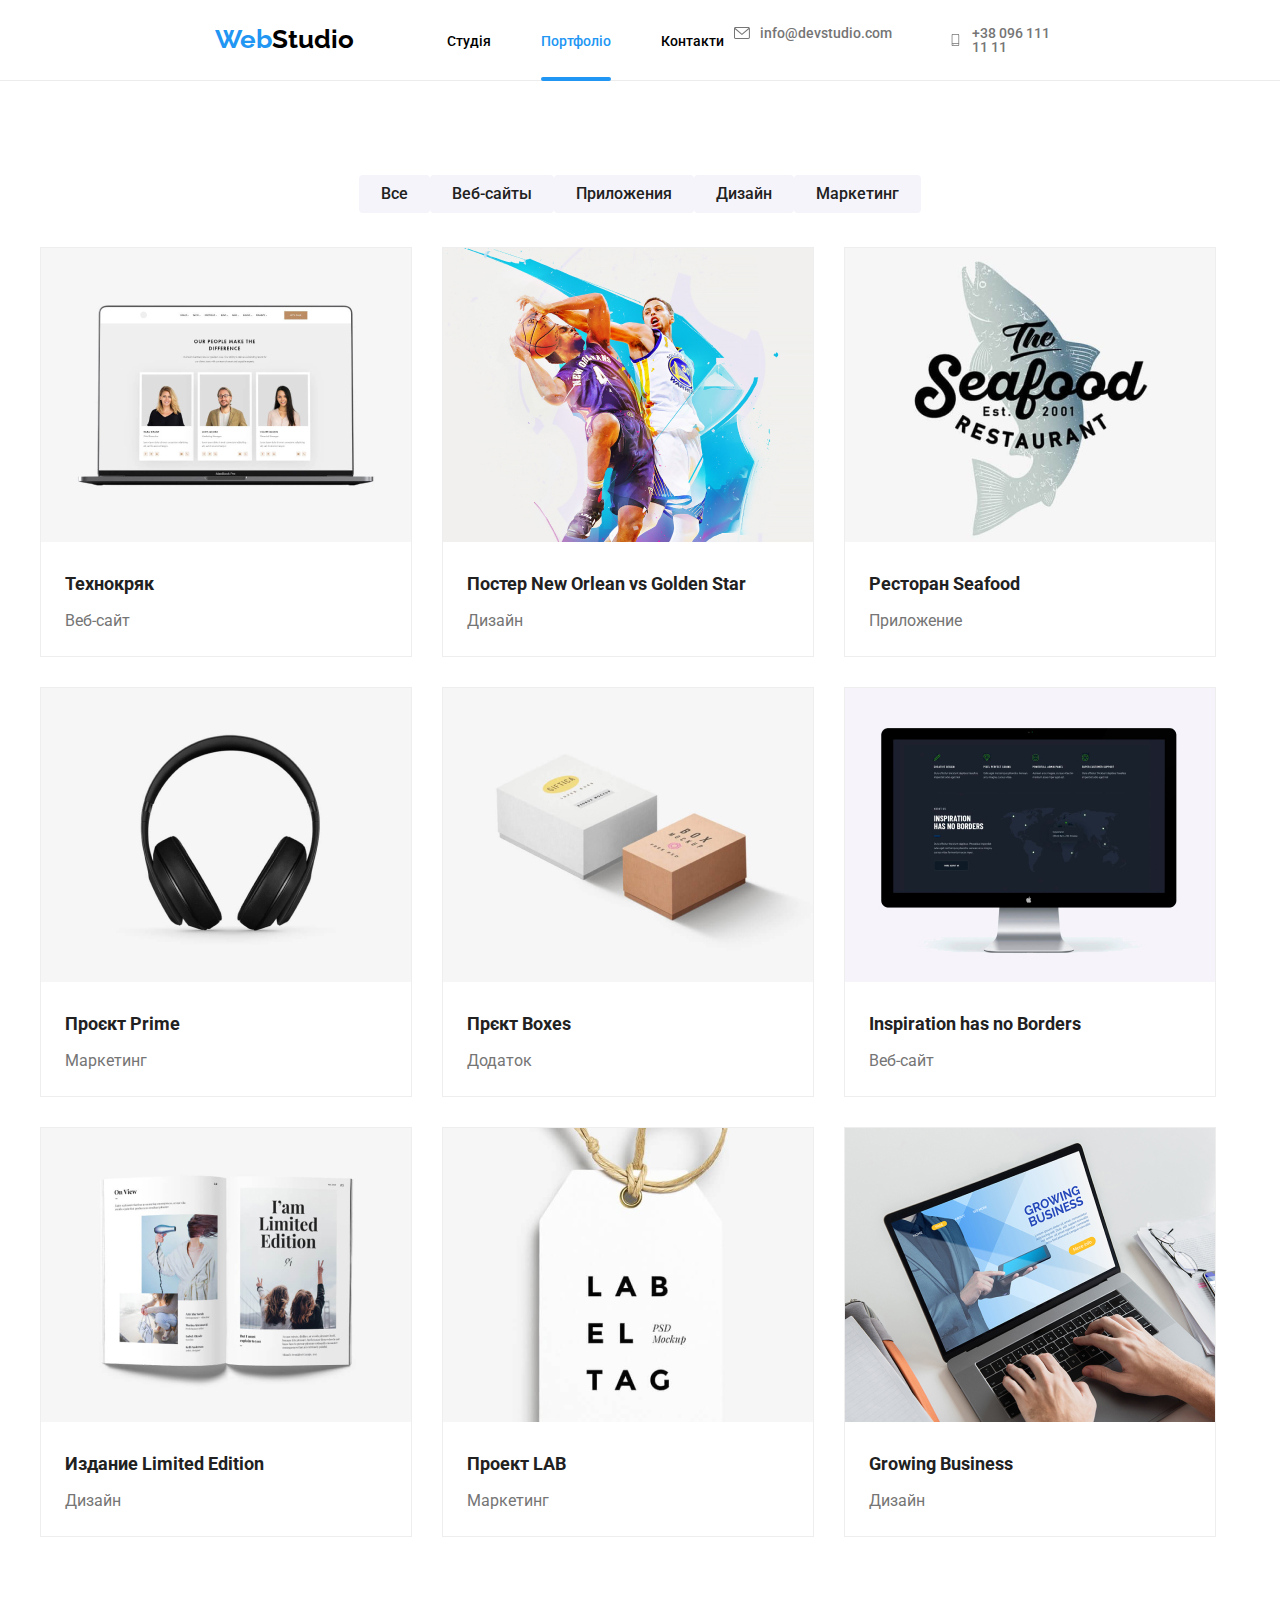
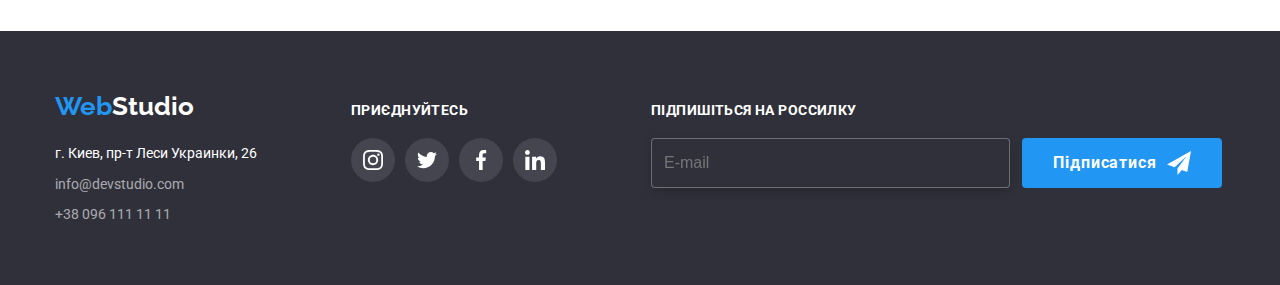
==== portfolio.html @ 9e185c6f "Initial commit" ====
<!DOCTYPE html>
<html lang="ru">

<head>
  <meta charset="UTF-8" />
  <meta http-equiv="X-UA-Compatible" content="IE=edge" />
  <meta name="viewport" content="width=device-width, initial-scale=1.0" />
  <link rel="preconnect" href="https://fonts.googleapis.com" />
  <link rel="preconnect" href="https://fonts.gstatic.com" crossorigin />
  <link
    href="https://fonts.googleapis.com/css2?family=Raleway:wght@400;500;700;900&family=Roboto:wght@500;700;900&display=swap"
    rel="stylesheet" />
  <link href="https://fonts.googleapis.com/css2?family=Raleway:wght@400;500;700;900&family=Roboto" rel="stylesheet" />

  <link rel="stylesheet" href="./css/main.css" />
  <title>portfolio</title>
</head>

<!-- head of page-->

<body>
  <header class="header">
    <nav class="header__navigation">
      <a href="" class="header__logo">Web<span>Studio</span></a>
      <ul class="header__list">
        <li>
          <a href="./index.html" class="header__link">Студія</a>
        </li>
        <li>
          <a href="./portfolio.html" class="header__link current">Портфоліо</a>
        </li>
        <!-- <li class="menu-item"> -->
        <li><a href="" class="header__link">Контакти</a></li>
      </ul>
      <ul class="header__contacts">
        <li class="header__contact__element">
          <a href="mailto:info@devstudio.com" class="header__contact__link">
            <svg class="header__contact__svg" width="16" height="12">
              <use href="./img/sprite.svg#icon-envelope"></use>
            </svg>
            info@devstudio.com</a>
        </li>
        <li class="header__contact__element">
          <a href="tel:0961111111" class="header__contact__link">
            <svg class="header__contact__svg" width="16" height="12">
              <use href="./img/sprite.svg#icon-smartphone"></use>
            </svg>
            +38 096 111 11 11</a>
        </li>
      </ul>
    </nav>
  </header>
  <main>
    <!-- menu of types  -->
    <section class="main-portfolio">
      <h1 class="visually-hidden">navigation</h1>
      <!--filters  -->
      <div class="container1">
        <ul class="main-portfolio__filters">
          <li class="main-portfolio__item">
            <button type="button" class="main-portfolio__button">Все</button>
          </li>
          <li class="main-portfolio__item">
            <button type="button" class="main-portfolio__button">Веб-сайты</button>
          </li>
          <li class="main-portfolio__item">
            <button type="button" class="main-portfolio__button">Приложения</button>
          </li>
          <li class="main-portfolio__item">
            <button type="button" class="main-portfolio__button">Дизайн</button>
          </li>
          <li class="main-portfolio__item">
            <button type="button" class="main-portfolio__button">Маркетинг</button>
          </li>
        </ul>

        <!-- <p class="visually-hidden">kind-of-work</p> -->

        <ul class="main-portfolio__cards">
          <li class="main-portfolio__cardmain">
            <a href="" class="main-portfolio__link-wrapper">
              <div class="main-portfolio__img-wrapper">
                <p class="main-portfolio__overlay">
                  Ресурс пропонує комплексні пропозиції з різним рівнем
                  функціоналу та сервісів. Все це дозволить відвідувачу
                  отримати вичерпні відомості про компанію чи приватну особу.
                </p>
                <img src="./img/img.jpg" width="370" alt="Технокряк" />
              </div>
              <div class="main-portfolio__description">
                <h2 class="main-portfolio__subtitle">Технокряк</h2>
                <p class="main-portfolio__paragraph">Веб-сайт</p>
              </div>
            </a>
          </li>
          <li class="main-portfolio__cardmain">
            <a href="" class="main-portfolio__link-wrapper">
              <div class="main-portfolio__img-wrapper">
                <p class="main-portfolio__overlay">
                  Ресурс пропонує комплексні пропозиції з різним рівнем
                  функціоналу та сервісів. Все це дозволить відвідувачу
                  отримати вичерпні відомості про компанію чи приватну особу.
                </p>
                <img src="./img/img-2.jpg" width="370" alt="Фото гри в баскетбол" />
              </div>
              <div class="main-portfolio__description">
                <h2 class="main-portfolio__subtitle">
                  Постер New Orlean vs Golden Star
                </h2>
                <p class="main-portfolio__paragraph">Дизайн</p>
              </div>
            </a>
          </li>
          <li class="main-portfolio__cardmain">
            <a href="" class="main-portfolio__link-wrapper">
              <div class="main-portfolio__img-wrapper">
                <p class="main-portfolio__overlay">
                  Ресурс пропонує комплексні пропозиції з різним рівнем
                  функціоналу та сервісів. Все це дозволить відвідувачу
                  отримати вичерпні відомості про компанію чи приватну особу.
                </p>
                <img src="./img/img-3.jpg" width="370" alt="Емблема ресторану Seafood" />
              </div>
              <div class="main-portfolio__description">
                <h2 class="main-portfolio__subtitle">Ресторан Seafood</h2>
                <p class="main-portfolio__paragraph">Приложение</p>
              </div>
            </a>
          </li>
          <li class="main-portfolio__cardmain">
            <a href="" class="main-portfolio__link-wrapper">
              <div class="main-portfolio__img-wrapper">
                <p class="main-portfolio__overlay">
                  Ресурс пропонує комплексні пропозиції з різним рівнем
                  функціоналу та сервісів. Все це дозволить відвідувачу
                  отримати вичерпні відомості про компанію чи приватну особу.
                </p>
                <img src="./img/img-4.jpg" width="370" alt="Фото великих навушників" />
              </div>
              <div class="main-portfolio__description">
                <h2 class="main-portfolio__subtitle">Проєкт Prime</h2>
                <p class="main-portfolio__paragraph">Маркетинг</p>
              </div>
            </a>
          </li>
          <li class="main-portfolio__cardmain">
            <a href="" class="main-portfolio__link-wrapper">
              <div class="main-portfolio__img-wrapper">
                <p class="main-portfolio__overlay">
                  Ресурс пропонує комплексні пропозиції з різним рівнем
                  функціоналу та сервісів. Все це дозволить відвідувачу
                  отримати вичерпні відомості про компанію чи приватну особу.
                </p>
                <img src="./img/img-5.jpg" width="370" alt="Фото 2-х коробок" />
              </div>
              <div class="main-portfolio__description">
                <h2 class="main-portfolio__subtitle">Прєкт Boxes</h2>
                <p class="main-portfolio__paragraph">Додаток</p>
              </div>
            </a>
          </li>
          <li class="main-portfolio__cardmain">
            <a href="" class="main-portfolio__link-wrapper">
              <div class="main-portfolio__img-wrapper">
                <p class="main-portfolio__overlay">
                  Ресурс пропонує комплексні пропозиції з різним рівнем
                  функціоналу та сервісів. Все це дозволить відвідувачу
                  отримати вичерпні відомості про компанію чи приватну особу.
                </p>
                <img src="./img/img-6.jpg" width="370" alt="Фото плоского монітору" />
              </div>
              <div class="main-portfolio__description">
                <h2 class="main-portfolio__subtitle">
                  Inspiration has no Borders
                </h2>
                <p class="main-portfolio__paragraph">Веб-сайт</p>
              </div>
            </a>
          </li>

          <li class="main-portfolio__cardmain">
            <a href="" class="main-portfolio__link-wrapper">
              <div class="main-portfolio__img-wrapper">
                <p class="main-portfolio__overlay">
                  Ресурс пропонує комплексні пропозиції з різним рівнем
                  функціоналу та сервісів. Все це дозволить відвідувачу
                  отримати вичерпні відомості про компанію чи приватну особу.
                </p>
                <img src="./img/img-10.jpg" width="370" alt="Фото відкритої книги" />
              </div>

              <div class="main-portfolio__description">
                <h2 class="main-portfolio__subtitle">Издание Limited Edition</h2>
                <p class="main-portfolio__paragraph">Дизайн</p>
              </div>
            </a>
          </li>

          <li class="main-portfolio__cardmain">
            <a href="" class="main-portfolio__link-wrapper">
              <div class="main-portfolio__img-wrapper">
                <p class="main-portfolio__overlay">
                  Ресурс пропонує комплексні пропозиції з різним рівнем
                  функціоналу та сервісів. Все це дозволить відвідувачу
                  отримати вичерпні відомості про компанію чи приватну особу.
                </p>
                <img src="./img/img-8.jpg" width="370" alt="Фото бірки" />
              </div>
              <div class="main-portfolio__description">
                <h2 class="main-portfolio__subtitle">Проект LAB</h2>
                <p class="main-portfolio__paragraph">Маркетинг</p>
              </div>
            </a>
          </li>

          <li class="main-portfolio__cardmain">
            <a href="" class="main-portfolio__link-wrapper">
              <div class="main-portfolio__img-wrapper">
                <p class="main-portfolio__overlay">
                  Ресурс пропонує комплексні пропозиції з різним рівнем
                  функціоналу та сервісів. Все це дозволить відвідувачу
                  отримати вичерпні відомості про компанію чи приватну особу.
                </p>
                <img src="./img/img-9.jpg" width="370" alt="Фото роботи на ноутбуці" />
              </div>
              <div class="main-portfolio__description">
                <h2 class="main-portfolio__subtitle">Growing Business</h2>
                <p class="main-portfolio__paragraph">Дизайн</p>
              </div>
            </a>
          </li>
        </ul>
      </div>
    </section>
  </main>


  <!-- F  O  O  T  E  R  -->
  <footer class="footer">
    <div class="footer-container">

      <address>
        <a href="./index.html" class="footer__logo">Web<span>Studio</span></a>
        <ul class="footer__list">
          <li>
            <a href="https://goo.gl/maps/dvbGAmBfhwLZCgSV6" target="_blank" rel="noopener noreferrer"
              class="footer__adress">г.
              Киев, пр-т Леси Украинки, 26</a>
          </li>
          <li>
            <a href="mailto:info@devstudio.com" class="footer__contact">info@devstudio.com</a>
          </li>
          <li>
            <a href="tel:0961111111" class="footer__contact">+38 096 111 11 11</a>
          </li>
        </ul>
      </address>

      <!-- social network -->

      <div>
        <h2 class="footer__title">Приєднуйтесь</h2>
        <ul class="social-list">
          <li>
            <a href="" class="footer__link">
              <svg width="20" height="20" class="footer__icon">
                <use href="./img/sprite.svg#icon-instagram-2"></use>
              </svg>
            </a>
          </li>
          <li>
            <a href="" class="footer__link">
              <svg width="20" height="20" class="footer__icon">
                <use href="./img/sprite.svg#icon-twitter-1"></use>
              </svg>
            </a>
          </li>
          <li>
            <a href="" class="footer__link">
              <svg width="20" height="20" class="footer__icon">
                <use href="./img/sprite.svg#icon-facebook-1"></use>
              </svg>
            </a>
          </li>
          <li>
            <a href="" class="footer__link">
              <svg width="20" height="20" class="footer__icon">
                <use href="./img/sprite.svg#icon-linkedin-1"></use>
              </svg>
            </a>
          </li>
        </ul>
      </div>

      <!-- </ul> -->
      <!-- subcribe -->
      <div>
        <p class="footer__title">Підпишіться на россилку</p>
        <form class="footer__form">
          <label for="E-mail">
            <input type="email" name="E-mail" id="E-mail" placeholder="E-mail" class="footer__input-portfolio" required>
          </label>
          <button data-modal-open class="footer__buttons">
            Підписатися
            <svg width="24" height="24">
              <use href="./img/icons.svg#icon-send"></use>
            </svg>
          </button>
        </form>
      </div>
    </div>
  </footer>



</body>

</html>
---- css/main.css ----
@charset "UTF-8";
h1,
h2,
h3,
h4,
p {
  margin-top: 0;
  margin-bottom: 0;
}

ul,
ol {
  margin-top: 0;
  margin-bottom: 0;
  padding-left: 0;
}

.img {
  width: 270px;
  height: 260px;
}

button {
  cursor: pointer;
}

/* відміняємо крапки списків */
ul {
  list-style: none;
}

/* Скасовуємо підкреслення у посилань */
a {
  text-decoration: none;
  font-style: normal;
}

/* palitra:
колір основного тексту: color: #000 - primary-text-color
колір вторичного тексту: #212121  - h2-text-color
колір посилань:  color: #2196f3
колір посилань(номер тел. пошта): #757575
колір текстерії: rgba(117, 117, 117, 0.5);
бекграунт колор секцій переваги та what_we_doing:
#E5E5E5
колір тексту в текстерії: rgba(117, 117, 117, 0.5)
колір бордера форми:rgba(33, 33, 33, 0.2);
футер:
лого: 
rgba(33, 150, 243, 1)
rgba(255, 255, 255, 1)
адреса: 
rgba(255, 255, 255, 1)
колір  посилань(номер тел. пошта)-
rgba(255, 255, 255, 0.6)
*/
:root {
  --primary-text-color: #000;
  --h2-h3-text-color: #212121;
  --logo-color: #2196f3;
  --color-link: #757575;
  --back-ground-color: rgba(47, 48, 58);
  --white-main-color: #ffffff;
  --back-gtound-key-kolor: #188ce8;
  --icon-fill-color: #afb1b8;
  --back-ground-key-color-foot: rgba(255, 255, 255, 0.1);
  --border-form: rgba(33, 33, 33, 0.2);
  --textariya-color-next: rgba(117, 117, 117, 0.5);
  --transition-dur-func: 250ms cubic-bezier(0.4, 0, 0.2, 1);
}

body {
  color: var(--primary-text-color);
  font-family: "Roboto";
  height: 100%;
  margin: 0px;
  padding: 0px;
}

.body {
  color: var(--primary-text-color);
  font-family: "Roboto";
  height: 100%;
  margin: 0px;
  padding: 0px;
}

/*--------- GENERAL-------=====-- */
/* класс приховування */
.visually-hidden {
  position: absolute;
  width: 1px;
  height: 1px;
  padding: 0;
  margin: -1px;
  overflow: hidden;
  clip: rect(0, 0, 0, 0);
  white-space: nowrap;
  border: 0;
}

.button {
  padding-left: 22px;
  padding-right: 22px;
  padding-top: 6px;
  padding-bottom: 6px;
}

.port {
  width: 80%;
  height: 92%;
}

.not-together {
  display: -webkit-box;
  display: -ms-flexbox;
  display: flex;
  gap: 30px;
}

.p-mainpage {
  display: -webkit-box;
  display: -ms-flexbox;
  display: flex;
  height: 75px;
  font-style: normal;
  font-weight: 400;
  font-size: 14px;
  line-height: 24px;
  color: var(--color-link);
}

.h2-mainpage {
  display: -webkit-box;
  display: -ms-flexbox;
  display: flex;
  margin-bottom: 50px;
  -webkit-box-pack: center;
  -ms-flex-pack: center;
  justify-content: center;
  font-style: normal;
  font-weight: 700;
  font-size: 36px;
  line-height: 42px;
  letter-spacing: 0.03em;
  color: var(--h2-h3-text-color);
}

.h3main-page {
  color: var(--h2-h3-text-color);
  font-style: normal;
  font-weight: 700;
  font-size: 14px;
  line-height: 16px;
  letter-spacing: 0.03em;
  text-transform: uppercase;
  display: -webkit-box;
  display: -ms-flexbox;
  display: flex;
  margin-bottom: 10px;
  margin-top: 30px;
}

/* всі контейнери width: 1170px; */
.container {
  width: 1170px;
  margin-left: auto;
  margin-right: auto;
}

.footer-container {
  width: 1170px;
  margin-left: auto;
  margin-right: auto;
  display: -webkit-box;
  display: -ms-flexbox;
  display: flex;
  -webkit-box-align: baseline;
      -ms-flex-align: baseline;
          align-items: baseline;
  gap: 94px;
}

.section {
  padding-top: 94px;
  padding-bottom: 94px;
}

.section1p {
  padding-bottom: 94px;
}

.container1 {
  width: 1200px;
  padding-left: 15px;
  padding-right: 15px;
  margin: 0 auto;
}

/* всі контейнери width: 1600px; */
.wide {
  max-width: 1630px;
}

.padding-top-0 {
  padding-top: 0px;
}

.header__logo {
  color: var(--logo-color);
  font-weight: bold;
  font-size: 26px;
  font-family: "Raleway";
  line-height: 190.75%;
  margin-right: 43px;
  -webkit-transition: color var(--transition-dur-func);
  transition: color var(--transition-dur-func);
}
.header__logo:hover, .header__logo:focus {
  color: var(--logo-color);
}
.header__logo > span {
  color: var(--primary-text-color);
}

.backdrop {
  position: fixed;
  width: 100%;
  height: 100%;
  top: 0%;
  left: 0%;
  background-color: rgba(0, 0, 0, 0.2);
  -webkit-transition: background-color var(--transition-dur-func);
  transition: background-color var(--transition-dur-func);
}
.backdrop.is-hidden {
  visibility: visible;
  opacity: 0;
  pointer-events: none;
}

/* кнопка модалки */
.modal__close-button {
  position: absolute;
  top: 10px;
  right: 10px;
  display: -webkit-box;
  display: -ms-flexbox;
  display: flex;
  -webkit-box-pack: center;
      -ms-flex-pack: center;
          justify-content: center;
  -webkit-box-align: center;
      -ms-flex-align: center;
          align-items: center;
  height: 30px;
  width: 30px;
  border-radius: 50%;
  background-color: transparent;
  border: 1px solid rgba(0, 0, 0, 0.1);
  padding: 0;
  -webkit-transition: fill var(--transition-dur-func);
  transition: fill var(--transition-dur-func);
}
.modal__close-button:focus, .modal__close-button:hover {
  fill: var(--logo-color);
}

.modal__button {
  display: -webkit-box;
  display: -ms-flexbox;
  display: flex;
  background-color: var(--logo-color);
  color: var(--white-main-color);
  width: 200px;
  height: 50px;
  border: var(--back-ground-color);
  -webkit-box-shadow: 0px 1px 3px rgba(0, 0, 0, 0.12), 0px 1px 1px rgba(0, 0, 0, 0.14), 0px 2px 1px rgba(0, 0, 0, 0.2);
          box-shadow: 0px 1px 3px rgba(0, 0, 0, 0.12), 0px 1px 1px rgba(0, 0, 0, 0.14), 0px 2px 1px rgba(0, 0, 0, 0.2);
  font-family: "Roboto";
  font-style: normal;
  font-weight: 700;
  font-size: 16px;
  margin: 0 auto;
  -webkit-box-align: center;
      -ms-flex-align: center;
          align-items: center;
  -webkit-box-pack: center;
      -ms-flex-pack: center;
          justify-content: center;
  border-radius: 4px;
  -webkit-transition: background-color var(--transition-dur-func);
  transition: background-color var(--transition-dur-func);
}
.modal__button:hover, .modal__button:focus {
  background-color: var(--back-gtound-key-kolor);
}

/* ------MODAL-FORM------- */
.modal {
  position: fixed;
  display: -webkit-box;
  display: -ms-flexbox;
  display: flex;
  -webkit-box-pack: center;
      -ms-flex-pack: center;
          justify-content: center;
  -webkit-box-align: center;
      -ms-flex-align: center;
          align-items: center;
  -webkit-transform: translate(-50%, -50%);
          transform: translate(-50%, -50%);
  top: 50%;
  left: 50%;
  width: 528px;
  height: 580px;
  background-color: #ffffff;
  -webkit-box-shadow: 0px 1px 3px rgba(0, 0, 0, 0.12), 0px 1px 1px rgba(0, 0, 0, 0.14), 0px 2px 1px rgba(0, 0, 0, 0.2);
          box-shadow: 0px 1px 3px rgba(0, 0, 0, 0.12), 0px 1px 1px rgba(0, 0, 0, 0.14), 0px 2px 1px rgba(0, 0, 0, 0.2);
  border-radius: 4px;
  -webkit-transition: background-color var(--transition-dur-func);
  transition: background-color var(--transition-dur-func);
}

.modal__form {
  display: -webkit-box;
  display: -ms-flexbox;
  display: flex;
  -webkit-box-orient: vertical;
  -webkit-box-direction: normal;
      -ms-flex-direction: column;
          flex-direction: column;
  width: 100%;
  height: 100%;
}

.modal__container {
  height: 100%;
  padding: 40px;
}

/* заголовок модалки */
.modal__title {
  font-family: "Roboto";
  font-style: normal;
  font-weight: 700;
  font-size: 20px;
  line-height: 23px;
  letter-spacing: 0.03em;
  color: var(--h2-h3-text-color);
  padding-bottom: 16px;
  text-align: center;
}

.modal__field:not(:last-child) {
  padding-bottom: 10px;
}

.modal__field-title {
  display: block;
  font-family: "Roboto";
  font-style: normal;
  font-weight: 400;
  font-size: 12px;
  line-height: 14px;
  margin-bottom: 4px;
  color: var(--color-link);
}

.modal__input-field {
  display: block;
  position: relative;
  height: 40px;
}

/* опис класу вводу данних */
.modal__input {
  width: 100%;
  border: 1px solid var(--border-form);
  border-radius: 4px;
  height: 40px;
  padding-left: 42px;
  color: #000;
  -webkit-transition: border var(--transition-dur-func);
  transition: border var(--transition-dur-func);
}
.modal__input:focus {
  outline: none;
  border: 1px solid var(--border-form);
}
.modal__input:focus + .modal-form-input-icon {
  fill: var(--logo-color);
}
.modal__input:focus {
  border: 1px solid var(--logo-color);
}

/* клас для іконок */
.modal__icon {
  position: absolute;
  top: 0%;
  left: 15px;
  -webkit-transform: translate(-16%, 112%);
          transform: translate(-16%, 112%);
  -webkit-transition: var(--transition-dur-func);
  transition: var(--transition-dur-func);
  font-family: "Roboto";
  font-style: normal;
  font-weight: 400;
  font-size: 16px;
  line-height: 20px;
  display: -webkit-box;
  display: -ms-flexbox;
  display: flex;
  -webkit-box-align: center;
      -ms-flex-align: center;
          align-items: center;
  letter-spacing: 0.03em;
  color: rgba(255, 255, 255, 0.6);
}

.modal__field-title {
  display: block;
  font-family: "Roboto";
  font-style: normal;
  font-weight: 400;
  font-size: 12px;
  line-height: 14px;
  margin-bottom: 4px;
  color: var(--color-link);
}

.modal__comment {
  resize: none;
  width: 100%;
  height: 120px;
  border: 1px solid var(--border-form);
  outline: none;
  color: var(--textariya-color-next);
  border-radius: 4px;
  font-family: "Roboto";
  padding: 16px 12px;
  font-style: normal;
  font-weight: 400;
  font-size: 12px;
  -webkit-transition: border-color var(--transition-dur-func);
  transition: border-color var(--transition-dur-func);
}
.modal__comment:focus {
  border: 1px solid var(--logo-color);
}

.modal__descr {
  border: 1px solid var(--border-form);
  outline: none;
}
.modal__descr:focus {
  border: var(--logo-color);
}

.modal__descr-chek {
  display: -webkit-box;
  display: -ms-flexbox;
  display: flex;
  -webkit-box-align: center;
      -ms-flex-align: center;
          align-items: center;
  font-family: "Roboto";
  font-style: normal;
  font-weight: 400;
  font-size: 14px;
  line-height: 24px;
  margin-bottom: 20px;
  margin-top: 20px;
  color: var(--color-link);
  letter-spacing: 0.4px;
  -webkit-box-pack: center;
      -ms-flex-pack: center;
          justify-content: center;
}
.modal__descr-chek::before {
  margin-right: 9px;
  content: "";
  display: block;
  width: 16px;
  height: 15px;
  border: 2px solid var(--h2-h3-text-color);
  cursor: pointer;
  border-radius: 4px;
}

.modal__descr:checked + .modal__descr-chek::before {
  background-color: var(--logo-color);
  border: none;
  background-image: url(../img/galochka.svg);
  background-repeat: no-repeat;
  background-position: 50% 50%;
}

/* класс для посилання умови договору */
.modal__conditions {
  color: var(--logo-color);
  text-decoration: underline;
  margin-left: 4px;
}

.footer__form {
  display: -webkit-box;
  display: -ms-flexbox;
  display: flex;
}

.footer__input-main {
  border: 1px solid rgba(255, 255, 255, 0.3);
  -webkit-filter: drop-shadow(0px 4px 4px rgba(0, 0, 0, 0.15));
          filter: drop-shadow(0px 4px 4px rgba(0, 0, 0, 0.15));
  border-radius: 4px;
  width: 358px;
  height: 50px;
  padding-left: 12px;
  color: rgba(255, 255, 255, 0.6);
  background-color: var(--back-ground-color);
  font-size: 16px;
}

.footer__input-portfolio {
  border: 1px solid rgba(255, 255, 255, 0.3);
  -webkit-filter: drop-shadow(0px 4px 4px rgba(0, 0, 0, 0.15));
          filter: drop-shadow(0px 4px 4px rgba(0, 0, 0, 0.15));
  border-radius: 4px;
  padding-left: 12px;
  color: rgba(255, 255, 255, 0.6);
  background-color: var(--back-ground-color);
  font-size: 16px;
  width: 343px;
  height: 46px;
}

.benefits {
  display: -webkit-box;
  display: -ms-flexbox;
  display: flex;
  gap: 30px;
}

/* загальний клас для розміщення переваг */
.benefits__item {
  width: 270px;
  height: 224px;
}

.benefits__svg {
  display: -webkit-box;
  display: -ms-flexbox;
  display: flex;
  -webkit-box-pack: center;
  -ms-flex-pack: center;
  justify-content: center;
  -webkit-box-align: center;
  -ms-flex-align: center;
  align-items: center;
  width: 270px;
  height: 120px;
  background-color: #f5f4fa;
}

/* <!-- C H I M  M I Z A U M A E M O S  --> */
.what-we-are-doing__item {
  position: relative;
}

.what-we-are-doing__overlay {
  position: absolute;
  left: 0;
  top: 75%;
  display: -webkit-box;
  display: -ms-flexbox;
  display: flex;
  width: 100%;
  height: 70px;
  color: var(--white-main-color);
  background-color: rgba(47, 48, 58, 0.8);
  font-family: "Roboto";
  font-weight: 700;
  font-style: normal;
  font-size: 14px;
  line-height: 16px;
  line-height: 100%;
  -webkit-box-align: center;
      -ms-flex-align: center;
          align-items: center;
  -webkit-box-pack: center;
      -ms-flex-pack: center;
          justify-content: center;
}

/* <!--  T E A M--> */
/* оформлення заголовків постерів та опису */
/* фон */
.team {
  background-color: #f5f4fa;
}

.team__member {
  background-color: #ffffff;
  -webkit-box-shadow: 0px 1px 3px rgba(0, 0, 0, 0.12), 0px 1px 1px rgba(0, 0, 0, 0.14), 0px 2px 1px rgba(0, 0, 0, 0.2);
          box-shadow: 0px 1px 3px rgba(0, 0, 0, 0.12), 0px 1px 1px rgba(0, 0, 0, 0.14), 0px 2px 1px rgba(0, 0, 0, 0.2);
  border-radius: 0px 0px 4px 4px;
}

.team__posterr {
  padding: 30px;
  text-align: center;
}

/* ,імя, */
.team__name {
  font-style: normal;
  font-weight: 500;
  font-size: 16px;
  line-height: 19px;
  margin-bottom: 10px;
  letter-spacing: 0.03em;
  color: var(--h2-h3-text-color);
}

/* чим замається */
.team__specialty {
  margin-top: 16px;
  font-weight: 400;
  font-size: 16px;
  line-height: 1.18;
  letter-spacing: 0.03em;
  color: var(--color-link);
  margin-bottom: 16px;
}

.down {
  padding-top: 94px;
  padding-bottom: 50px;
}

/* клас всіх карток */
.kartoteka {
  -webkit-box-pack: justify;
      -ms-flex-pack: justify;
          justify-content: space-between;
}

/* учасники */
/* класс постер */
.poster {
  width: 270px;
  height: 368px;
  background-color: #ffffff;
  -webkit-box-shadow: 0px 1px 3px rgba(0, 0, 0, 0.12), 0px 1px 1px rgba(0, 0, 0, 0.14), 0px 2px 1px rgba(0, 0, 0, 0.2);
          box-shadow: 0px 1px 3px rgba(0, 0, 0, 0.12), 0px 1px 1px rgba(0, 0, 0, 0.14), 0px 2px 1px rgba(0, 0, 0, 0.2);
  border-radius: 0px 0px 4px 4px;
  text-align: center;
}
.poster:not(:last-child) {
  margin-right: 40px;
}

/* КЛАС ОПИСУ SVG */
.social-list {
  display: -webkit-box;
  display: -ms-flexbox;
  display: flex;
  gap: 10px;
  -webkit-box-pack: center;
      -ms-flex-pack: center;
          justify-content: center;
}

/* LINK SOCIAL WEB
lmlml
  */
.social-list__link {
  display: -webkit-box;
  display: -ms-flexbox;
  display: flex;
  width: 44px;
  background-color: var(--white-main-color);
  height: 44px;
  border-radius: 50%;
  -webkit-box-pack: center;
      -ms-flex-pack: center;
          justify-content: center;
  -webkit-box-align: center;
      -ms-flex-align: center;
          align-items: center;
  -webkit-transition: background-color var(--transition-dur-func), fill var(--transition-dur-func);
  transition: background-color var(--transition-dur-func), fill var(--transition-dur-func);
}
.social-list__link:focus, .social-list__link:hover {
  background-color: var(--logo-color);
}
.social-list__link:focus .social-list__icon, .social-list__link:hover .social-list__icon {
  fill: var(--white-main-color);
}

/* клас SVG */
.social-list__icon {
  fill: var(--icon-fill-color);
}

/* -- C U S T O M E R S --> */
.what_we_doing-item {
  width: 170px;
  height: 92px;
}

.customer {
  display: -webkit-box;
  display: -ms-flexbox;
  display: flex;
  border: 1px solid var(--icon-fill-color);
  border-radius: 4px;
  -webkit-box-align: center;
      -ms-flex-align: center;
          align-items: center;
  -webkit-box-pack: center;
      -ms-flex-pack: center;
          justify-content: center;
  color: var(--icon-fill-color);
  width: 170px;
  height: 92px;
  -webkit-transition: color var(--transition-dur-func), border-color var(--transition-dur-func);
  transition: color var(--transition-dur-func), border-color var(--transition-dur-func);
}
.customer:hover, .customer:focus {
  border-color: var(--logo-color);
  color: var(--logo-color);
}

.customer__svg {
  fill: currentColor;
}

.footer {
  background-color: var(--back-ground-color);
  padding-top: 60px;
  padding-bottom: 60px;
  -webkit-box-align: center;
      -ms-flex-align: center;
          align-items: center;
  display: -webkit-box;
  display: -ms-flexbox;
  display: flex;
}

.footer__logo {
  display: -webkit-box;
  display: -ms-flexbox;
  display: flex;
  margin-bottom: 20px;
  color: var(--logo-color);
  font-weight: bold;
  font-size: 26px;
  font-family: "Raleway", "sans-serif";
}
.footer__logo > span {
  color: var(--white-main-color);
}

.footer__list {
  display: -webkit-box;
  display: -ms-flexbox;
  display: flex;
  -webkit-box-orient: vertical;
  -webkit-box-direction: normal;
      -ms-flex-direction: column;
          flex-direction: column;
  gap: 9px;
  width: -webkit-max-content;
  width: -moz-max-content;
  width: max-content;
}

.footer__adress {
  color: rgb(255, 255, 255);
  font-size: 14px;
  line-height: 24px;
  margin-bottom: 9px;
  width: 200px;
}
.footer__adress:hover, .footer__adress:focus {
  color: var(--logo-color);
}

.footer__contact {
  color: rgba(255, 255, 255, 0.6);
  font-size: 14px;
  line-height: 150%;
  margin-bottom: 9px;
  -webkit-transition: color var(--transition-dur-func);
  transition: color var(--transition-dur-func);
}
.footer__contact:hover, .footer__contact:focus {
  color: var(--logo-color);
}

.footer__title {
  color: var(--white-main-color);
  font-style: normal;
  font-weight: 700;
  font-size: 14px;
  line-height: 16px;
  letter-spacing: 0.03em;
  margin-bottom: 20px;
  text-transform: uppercase;
}

.footer__link {
  width: 44px;
  height: 44px;
  border-radius: 50%;
  display: -webkit-box;
  display: -ms-flexbox;
  display: flex;
  -webkit-box-pack: center;
      -ms-flex-pack: center;
          justify-content: center;
  -webkit-box-align: center;
      -ms-flex-align: center;
          align-items: center;
  fill: var(--white-main-color);
  background-color: var(--back-ground-key-color-foot);
  -webkit-transition: background-color var(--transition-dur-func);
  transition: background-color var(--transition-dur-func);
}
.footer__link:hover, .footer__link:focus {
  background-color: var(--back-gtound-key-kolor);
}
.footer__link:hover .footer__icon, .footer__link:focus .footer__icon {
  fill: var(--white-main-color);
}

.email {
  font-family: "Roboto";
  font-style: normal;
  font-weight: 400;
  font-size: 16px;
  line-height: 20px;
  display: -webkit-box;
  display: -ms-flexbox;
  display: flex;
  -webkit-box-align: center;
      -ms-flex-align: center;
          align-items: center;
  letter-spacing: 0.03em;
  color: rgba(255, 255, 255, 0.6);
}

/* КЛАСС СПИСКУ ФУТЕРА ДЛЯ РОЗЄДНАННЯ ЕЛЕМЕНТІВ */
.footer__buttons {
  display: -webkit-box;
  display: -ms-flexbox;
  margin-left: 12px;
  display: flex;
  background-color: var(--logo-color);
  color: var(--white-main-color);
  width: 200px;
  height: 50px;
  border: var(--back-ground-color);
  font-family: "Roboto";
  letter-spacing: 0.06em;
  font-style: normal;
  font-weight: 700;
  font-size: 16px;
  line-height: 30px;
  -webkit-box-align: center;
  -ms-flex-align: center;
  align-items: center;
  -webkit-box-pack: center;
  -ms-flex-pack: center;
  justify-content: center;
  gap: 10px;
  border-radius: 4px;
  -webkit-transition: background-color var(--transition-dur-func);
  transition: background-color var(--transition-dur-func);
}
.footer__buttons:hover, .footer__buttons:focus {
  background-color: var(--back-gtound-key-kolor);
}

/* H E A D E R */
.header {
  border-bottom: Solid 1px #ececec;
  height: 80px;
  padding-left: 215px;
  padding-right: 215px;
  display: -webkit-box;
  display: -ms-flexbox;
  display: flex;
  -webkit-box-align: center;
  -ms-flex-align: center;
  align-items: center;
  -webkit-box-pack: justify;
  -ms-flex-pack: justify;
  justify-content: space-between;
}

/* розсунення елементів навігації сайту */
.header__navigation {
  display: -webkit-box;
  display: -ms-flexbox;
  display: flex;
  -webkit-box-align: center;
  -ms-flex-align: center;
  align-items: center;
  width: 1200px;
  margin-left: auto;
  margin-right: auto;
  font-family: "Roboto";
  font-weight: 500;
}

/* навігація сайту */
.header__list {
  display: -webkit-box;
  display: -ms-flexbox;
  display: flex;
}

.header__link {
  color: var(--primary-text-color);
  font-weight: 500;
  font-size: 14px;
  line-height: 100%;
  padding: 32px 0px;
  margin-left: 50px;
  -webkit-transition: color var(--transition-dur-func);
  transition: color var(--transition-dur-func);
}
.header__link:hover, .header__link:focus {
  color: var(--logo-color);
}
.header__link.current {
  color: var(--logo-color);
  position: relative;
}
.header__link.current::after {
  position: absolute;
  content: "";
  display: block;
  background-color: var(--logo-color);
  border-radius: 2px;
  width: 100%;
  height: 4px;
  -webkit-box-sizing: border-box;
  box-sizing: border-box;
  bottom: 0;
  left: 0;
}

/* розсунення елементів навігації */
/* класс контакти хедера */
.header__contacts {
  margin-left: auto;
  display: -webkit-box;
  display: -ms-flexbox;
  display: flex;
}

.header__contact__element:not(:last-child) {
  padding-right: 47px;
}

/* посилання на номер телефону та е-mail */
.header__contact__link {
  display: -webkit-box;
  display: -ms-flexbox;
  display: flex;
  color: var(--color-link);
  font-weight: 500;
  font-size: 14px;
  line-height: 102.5625%;
  padding: 32px 0px;
  -webkit-box-align: center;
  -ms-flex-align: center;
  align-items: center;
  -webkit-transition: color 750ms cubic-bezier(0.4, 0, 0.2, 1);
  transition: color 750ms cubic-bezier(0.4, 0, 0.2, 1);
  /* покраска SVG при ховері і фокусі */
}
.header__contact__link::before {
  content: "";
  margin-right: 10px;
}
.header__contact__link:hover, .header__contact__link:focus {
  color: var(--logo-color);
}
.header__contact__link:hover .header__contact__svg, .header__contact__link:focus .header__contact__svg {
  fill: var(--logo-color);
}

/* SVG */
.header__contact__svg {
  fill: var(--color-link);
  display: -webkit-box;
  display: -ms-flexbox;
  display: flex;
  -webkit-box-pack: center;
  -ms-flex-pack: center;
  justify-content: center;
  margin-right: 10px;
  -webkit-transition-property: fill;
  transition-property: fill;
  -webkit-transition-duration: 1000ms;
  transition-duration: 1000ms;
  -webkit-transition-timing-function: cubic-bezier(0.4, 0, 0.2, 1);
  transition-timing-function: cubic-bezier(0.4, 0, 0.2, 1);
}

/* -------END--HEADER------------------------- */
.hero {
  background-image: -webkit-gradient(linear, left top, left bottom, from(rgba(47, 48, 58, 0.4)), to(rgba(47, 48, 58, 0.4))), url(../img/Img-14.jpg);
  background-image: linear-gradient(rgba(47, 48, 58, 0.4), rgba(47, 48, 58, 0.4)), url(../img/Img-14.jpg);
  background-size: cover;
  background-color: var(--back-ground-color);
  max-width: 1600px;
  margin: 0 auto;
  padding: 200px 0px;
}

.hero__title {
  display: -webkit-box;
  display: -ms-flexbox;
  display: flex;
  text-align: center;
  height: 120px;
  color: var(--white-main-color);
  -webkit-box-pack: center;
      -ms-flex-pack: center;
          justify-content: center;
  letter-spacing: 0.06em;
  line-height: 1.37;
  text-transform: uppercase;
  font-size: 44px;
  font-weight: 900;
  margin: 0 auto;
  margin-bottom: 35px;
  max-width: 695px;
  -webkit-box-align: center;
      -ms-flex-align: center;
          align-items: center;
}

/* Кнопка HERO */
.hero__buttton {
  display: -webkit-box;
  display: -ms-flexbox;
  display: flex;
  background-color: var(--logo-color);
  color: var(--white-main-color);
  width: 200px;
  height: 50px;
  border: var(--back-ground-color);
  font-family: "Roboto";
  font-style: normal;
  font-weight: 700;
  font-size: 16px;
  margin: 0 auto;
  -webkit-box-align: center;
      -ms-flex-align: center;
          align-items: center;
  -webkit-box-pack: center;
      -ms-flex-pack: center;
          justify-content: center;
  border-radius: 4px;
  -webkit-transition: background-color var(--transition-dur-func);
  transition: background-color var(--transition-dur-func);
}
.hero__buttton:hover, .hero__buttton:focus {
  background-color: var(--back-gtound-key-kolor);
}

.main-portfolio {
  padding-top: 94px;
  padding-bottom: 94px;
}

/* клас розміщення фільтрів сторінки */
.main-portfolio__filters {
  display: -webkit-box;
  display: -ms-flexbox;
  display: flex;
  margin-bottom: 34px;
  -webkit-box-pack: center;
      -ms-flex-pack: center;
          justify-content: center;
}

.main-portfolio__button {
  color: var(--h2-h3-text-color);
  font-weight: 500;
  font-size: 16px;
  line-height: 26px;
  font-family: "Roboto";
  font-style: normal;
  cursor: pointer;
  border: #ffffff;
  border-radius: 4px;
  background-color: #f5f4fa;
  padding: 6px 22px;
  -webkit-transition: color var(--transition-dur-func), background-color var(--transition-dur-func);
  transition: color var(--transition-dur-func), background-color var(--transition-dur-func);
}
.main-portfolio__button:hover, .main-portfolio__button:focus {
  color: var(--white-main-color);
  background-color: var(--back-gtound-key-kolor);
  -webkit-box-shadow: 0px 1px 3px rgba(0, 0, 0, 0.12), 0px 1px 1px rgba(0, 0, 0, 0.14), 0px 2px 1px rgba(0, 0, 0, 0.2);
          box-shadow: 0px 1px 3px rgba(0, 0, 0, 0.12), 0px 1px 1px rgba(0, 0, 0, 0.14), 0px 2px 1px rgba(0, 0, 0, 0.2);
  -webkit-transition: var(--transition-dur-func);
  transition: var(--transition-dur-func);
}

/* задання класу на li кнопок */
.main-portfolio__itemt:not(:last-child) {
  display: -webkit-box;
  display: -ms-flexbox;
  display: flex;
  margin-right: 8px;
}

/* клас розміщення карток */
.main-portfolio__cards {
  display: -webkit-box;
  display: -ms-flexbox;
  display: flex;
  -ms-flex-wrap: wrap;
      flex-wrap: wrap;
  gap: 30px;
}

.main-portfolio__cardmain {
  border: solid 1px #eeeeee;
  position: relative;
  overflow: hidden;
}
.main-portfolio__cardmain:focus, .main-portfolio__cardmain:hover {
  -webkit-transition: color var(--transition-dur-func);
  transition: color var(--transition-dur-func);
  -webkit-box-shadow: 0px 1px 3px rgba(0, 0, 0, 0.12), 0px 1px 1px rgba(0, 0, 0, 0.14), 0px 2px 1px rgba(0, 0, 0, 0.2);
          box-shadow: 0px 1px 3px rgba(0, 0, 0, 0.12), 0px 1px 1px rgba(0, 0, 0, 0.14), 0px 2px 1px rgba(0, 0, 0, 0.2);
}

.main-portfolio__link-wrapper {
  position: relative;
  overflow: hidden;
}
.main-portfolio__link-wrapper:hover .main-portfolio__overlay, .main-portfolio__link-wrapper:focus .main-portfolio__overlay {
  -webkit-transform: translate(0, 0);
          transform: translate(0, 0);
}

.main-portfolio__img-wrapper {
  position: relative;
  overflow: hidden;
}

.main-portfolio__overlay {
  position: absolute;
  padding-top: 63px;
  padding-right: 24px;
  padding-left: 24px;
  padding-bottom: 63px;
  font-family: "Roboto";
  font-style: normal;
  font-weight: 400;
  font-size: 18px;
  line-height: 28px;
  letter-spacing: 0.03em;
  color: var(--white-main-color);
  background-color: rgba(33, 150, 243, 0.9);
  -webkit-transform: translate(0, 140%);
          transform: translate(0, 140%);
  -webkit-transition: -webkit-transform 500ms linear;
  transition: -webkit-transform 500ms linear;
  transition: transform 500ms linear;
  transition: transform 500ms linear, -webkit-transform 500ms linear;
}

.main-portfolio__description {
  padding-top: 20px;
  padding-left: 24px;
  padding-bottom: 20px;
  padding-right: 24px;
}

.main-portfolio__subtitle {
  font-family: "Roboto";
  color: var(--h2-h3-text-color);
  font-weight: 700;
  font-size: 18px;
  font-style: normal;
  line-height: 36px;
  text-align: left;
  margin-bottom: 4px;
}

/* опис постерів */
.main-portfolio__paragraph {
  color: var(--color-link);
  font-size: 16px;
  line-height: 187.5%;
  text-align: left;
}/*# sourceMappingURL=main.css.map */
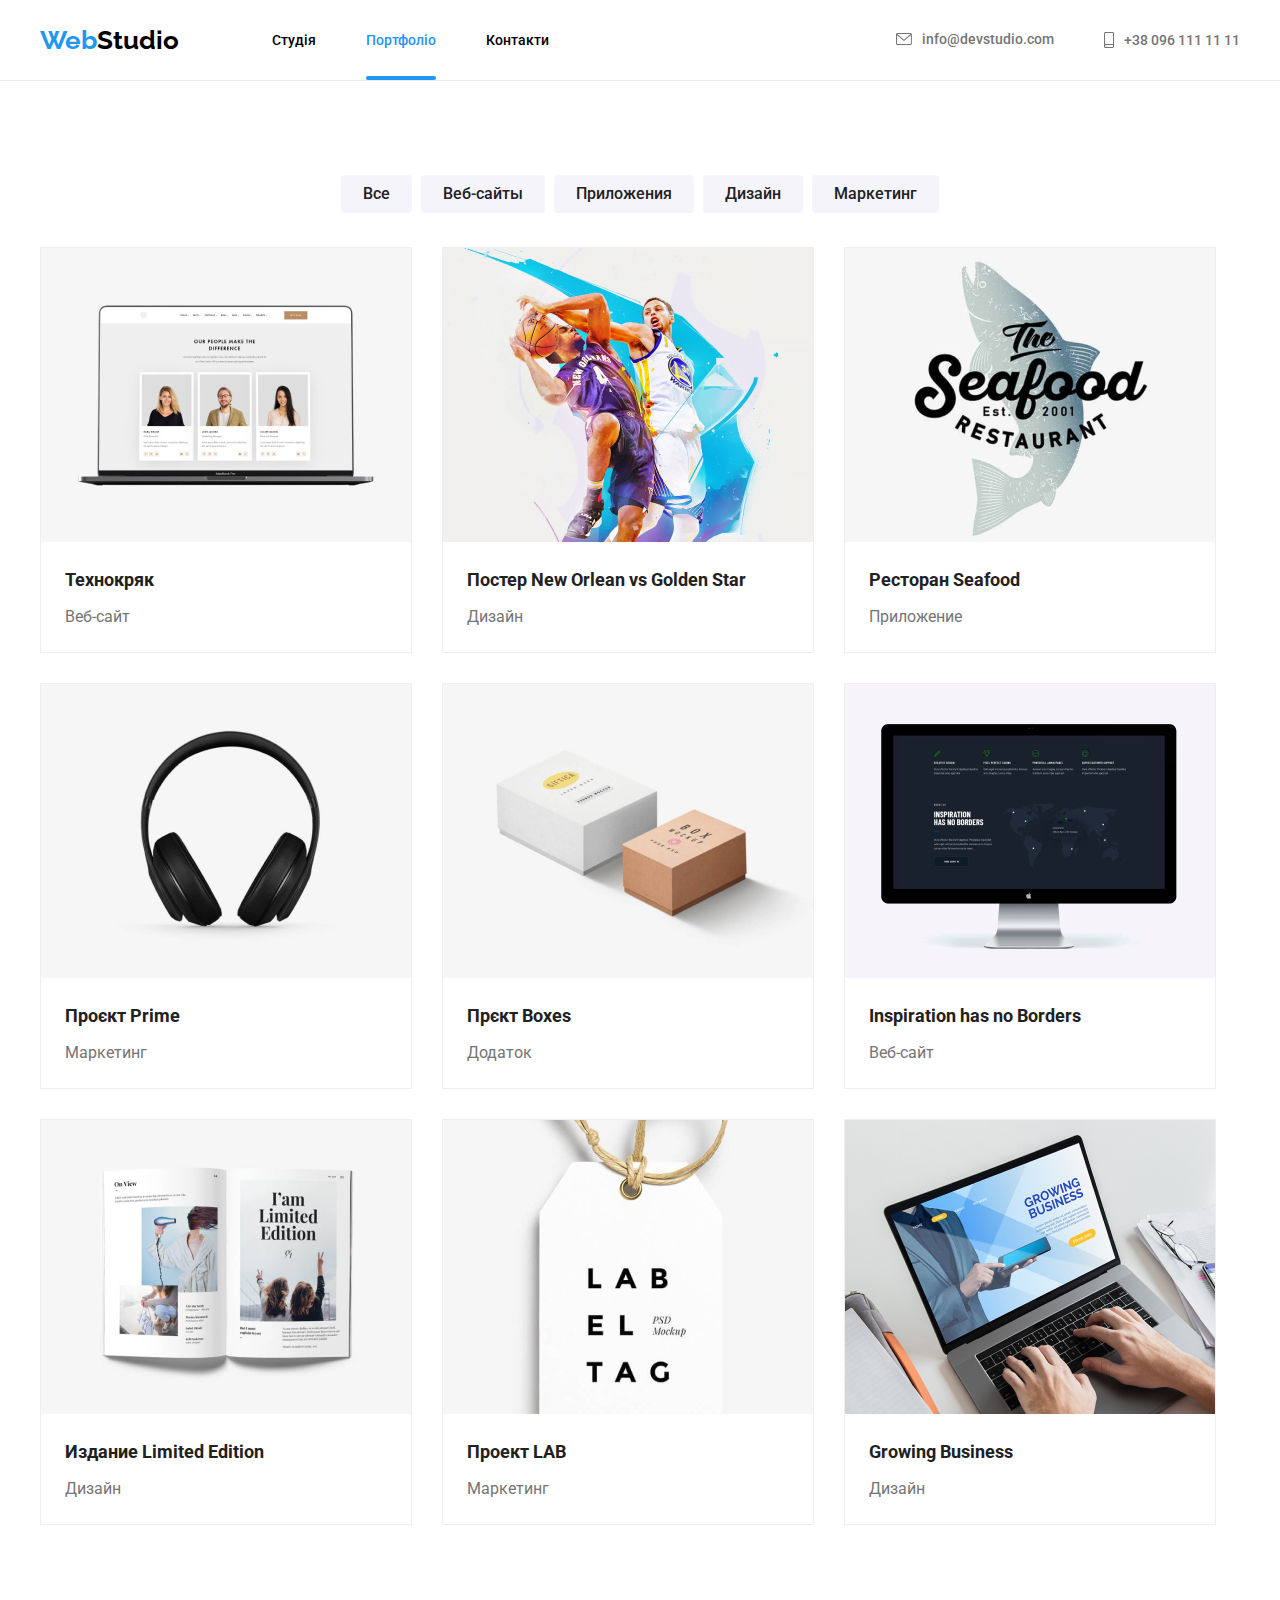
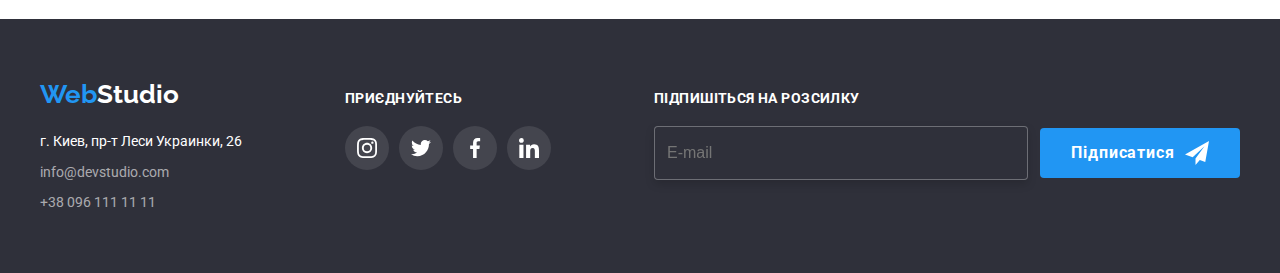
==== commit 6d3ee015: "edit" ====
--- a/portfolio.html
+++ b/portfolio.html
@@ -20,18 +20,19 @@
 
 <body>
   <header class="header">
-    <nav class="header__navigation">
-      <a href="" class="header__logo">Web<span>Studio</span></a>
-      <ul class="header__list">
-        <li>
-          <a href="./index.html" class="header__link">Студія</a>
-        </li>
-        <li>
-          <a href="./portfolio.html" class="header__link current">Портфоліо</a>
-        </li>
-        <!-- <li class="menu-item"> -->
-        <li><a href="" class="header__link">Контакти</a></li>
-      </ul>
+    <div class="container header-box">
+      <nav class="header__navigation">
+        <a href="" class="header__logo">Web<span>Studio</span></a>
+        <ul class="header__list">
+          <li>
+            <a href="./index.html" class="header__link ">Студія</a>
+          </li>
+          <li>
+            <a href="./portfolio.html" class="header__link current">Портфоліо</a>
+          </li>
+          <li><a href="" class="header__link">Контакти</a></li>
+        </ul>
+      </nav>
       <ul class="header__contacts">
         <li class="header__contact__element">
           <a href="mailto:info@devstudio.com" class="header__contact__link">
@@ -42,13 +43,70 @@
         </li>
         <li class="header__contact__element">
           <a href="tel:0961111111" class="header__contact__link">
-            <svg class="header__contact__svg" width="16" height="12">
+            <svg class="header__contact__svg" width="10" height="16">
               <use href="./img/sprite.svg#icon-smartphone"></use>
             </svg>
             +38 096 111 11 11</a>
         </li>
       </ul>
-    </nav>
+
+      <button type="button" class="button-menu js-open-menu"><svg width="24" height="16">
+          <use href="./img/sprite.svg#icon-menu_24px"></use>
+        </svg></button>
+      <div class="js-menu-container menu">
+        <button type="button" class="js-close-menu menu-close"><svg width="40" height="40" viewBox="0 0 30 30"
+            xmlns="http://www.w3.org/2000/svg">
+            <path
+              d="M21 10.1079L19.8921 9L15.5 13.3921L11.1079 9L10 10.1079L14.3921 14.5L10 18.8921L11.1079 20L15.5 15.6079L19.8921 20L21 18.8921L16.6079 14.5L21 10.1079Z" />
+          </svg></button>
+
+
+
+        <ul class="menu-nav__list">
+          <li>
+            <a href="./index.html" class="menu-nav__link current">Студія</a>
+          </li>
+          <li>
+            <a href="./portfolio.html" class="menu-nav__link">Портфоліо</a>
+          </li>
+          <li><a href="" class="menu-nav__link">Контакти</a></li>
+        </ul>
+        <ul class="menu-contacts__list">
+          <li class="menu-contacts__item">
+            <a href="mailto:info@devstudio.com" class="menu-contacts__link accent">
+              info@devstudio.com</a>
+          </li>
+          <li class="menu-contacts__item">
+            <a href="tel:0961111111" class="menu-contacts__link">
+
+              +38 096 111 11 11</a>
+          </li>
+        </ul>
+        <ul class="soc-list__list">
+          <li class="soc-list__item">
+            <a href="" class="soc-list__link">
+              <p class="soc-list__text">Instagram</p>
+            </a>
+          </li>
+          <li class="soc-list__item">
+            <a href="" class="soc-list__link">
+              <p class="soc-list__text">Twitter</p>
+            </a>
+          </li>
+          <li class="soc-list__item">
+            <a href="" class="soc-list__link">
+              <p class="soc-list__text">Facebook</p>
+            </a>
+          </li>
+          <li class="soc-list__item">
+            <a href="" class="soc-list__link">
+              <p class="soc-list__text">LinkedIn</p>
+            </a>
+          </li>
+        </ul>
+      </div>
+    </div>
+
   </header>
   <main>
     <!-- menu of types  -->
@@ -237,9 +295,9 @@
 
   <!-- F  O  O  T  E  R  -->
   <footer class="footer">
-    <div class="footer-container">
-
-      <address>
+    <div class="footer-container container">
+
+      <address class="address">
         <a href="./index.html" class="footer__logo">Web<span>Studio</span></a>
         <ul class="footer__list">
           <li>
@@ -256,7 +314,6 @@
         </ul>
       </address>
 
-      <!-- social network -->
 
       <div>
         <h2 class="footer__title">Приєднуйтесь</h2>
@@ -292,13 +349,12 @@
         </ul>
       </div>
 
-      <!-- </ul> -->
-      <!-- subcribe -->
-      <div>
-        <p class="footer__title">Підпишіться на россилку</p>
+
+      <div class="footer-box">
+        <p class="footer__title">Підпишіться на розсилку</p>
         <form class="footer__form">
-          <label for="E-mail">
-            <input type="email" name="E-mail" id="E-mail" placeholder="E-mail" class="footer__input-portfolio" required>
+          <label class="footer-box_label">
+            <input type="email" name="E-mail" placeholder="E-mail" class="footer__input-main" required>
           </label>
           <button data-modal-open class="footer__buttons">
             Підписатися
@@ -310,9 +366,6 @@
       </div>
     </div>
   </footer>
-
-
-
 </body>
 
 </html>--- a/css/main.css
+++ b/css/main.css
@@ -77,12 +77,18 @@
   padding: 0px;
 }
 
-.body {
+body {
   color: var(--primary-text-color);
   font-family: "Roboto";
   height: 100%;
   margin: 0px;
   padding: 0px;
+}
+
+img {
+  display: block;
+  max-width: 100%;
+  height: auto;
 }
 
 /*--------- GENERAL-------=====-- */
@@ -115,7 +121,27 @@
   display: -webkit-box;
   display: -ms-flexbox;
   display: flex;
+  -webkit-box-orient: vertical;
+  -webkit-box-direction: normal;
+      -ms-flex-direction: column;
+          flex-direction: column;
+  -ms-flex-wrap: wrap;
+      flex-wrap: wrap;
   gap: 30px;
+  -webkit-box-align: center;
+      -ms-flex-align: center;
+          align-items: center;
+}
+@media screen and (min-width: 480px) {
+  .not-together {
+    -webkit-box-orient: horizontal;
+    -webkit-box-direction: normal;
+        -ms-flex-direction: row;
+            flex-direction: row;
+    -webkit-box-pack: center;
+        -ms-flex-pack: center;
+            justify-content: center;
+  }
 }
 
 .p-mainpage {
@@ -140,10 +166,16 @@
   justify-content: center;
   font-style: normal;
   font-weight: 700;
-  font-size: 36px;
-  line-height: 42px;
+  font-size: 28px;
+  line-height: 1.1785714286;
   letter-spacing: 0.03em;
   color: var(--h2-h3-text-color);
+}
+@media screen and (min-width: 1200px) {
+  .h2-mainpage {
+    font-size: 36px;
+    line-height: 1.1666666667;
+  }
 }
 
 .h3main-page {
@@ -154,40 +186,89 @@
   line-height: 16px;
   letter-spacing: 0.03em;
   text-transform: uppercase;
-  display: -webkit-box;
-  display: -ms-flexbox;
-  display: flex;
   margin-bottom: 10px;
   margin-top: 30px;
 }
 
 /* всі контейнери width: 1170px; */
 .container {
-  width: 1170px;
+  width: 100%;
+  padding-left: 15px;
+  padding-right: 15px;
   margin-left: auto;
   margin-right: auto;
 }
+@media screen and (min-width: 480px) {
+  .container {
+    width: 480px;
+  }
+}
+@media screen and (min-width: 768px) {
+  .container {
+    width: 768px;
+  }
+}
+@media screen and (min-width: 1200px) {
+  .container {
+    width: 1200px;
+  }
+}
 
 .footer-container {
-  width: 1170px;
-  margin-left: auto;
-  margin-right: auto;
-  display: -webkit-box;
-  display: -ms-flexbox;
-  display: flex;
-  -webkit-box-align: baseline;
-      -ms-flex-align: baseline;
-          align-items: baseline;
-  gap: 94px;
+  display: -webkit-box;
+  display: -ms-flexbox;
+  display: flex;
+  -webkit-box-orient: vertical;
+  -webkit-box-direction: normal;
+      -ms-flex-direction: column;
+          flex-direction: column;
+  -webkit-box-align: center;
+      -ms-flex-align: center;
+          align-items: center;
+  gap: 60px;
+}
+@media screen and (min-width: 768px) {
+  .footer-container {
+    -webkit-box-orient: horizontal;
+    -webkit-box-direction: normal;
+        -ms-flex-direction: row;
+            flex-direction: row;
+    -ms-flex-pack: distribute;
+        justify-content: space-around;
+    -webkit-box-align: baseline;
+        -ms-flex-align: baseline;
+            align-items: baseline;
+    -ms-flex-wrap: wrap;
+        flex-wrap: wrap;
+  }
+}
+@media screen and (min-width: 1200px) {
+  .footer-container {
+    -webkit-box-pack: justify;
+        -ms-flex-pack: justify;
+            justify-content: space-between;
+    gap: 0;
+  }
 }
 
 .section {
-  padding-top: 94px;
+  padding-top: 60px;
+  padding-bottom: 60px;
+}
+@media screen and (min-width: 1200px) {
+  .section {
+    padding: 94px 0;
+  }
+}
+
+.section1p {
+  display: none;
   padding-bottom: 94px;
 }
-
-.section1p {
-  padding-bottom: 94px;
+@media screen and (min-width: 1200px) {
+  .section1p {
+    display: block;
+  }
 }
 
 .container1 {
@@ -208,11 +289,11 @@
 
 .header__logo {
   color: var(--logo-color);
-  font-weight: bold;
+  font-weight: 700;
   font-size: 26px;
-  font-family: "Raleway";
-  line-height: 190.75%;
-  margin-right: 43px;
+  font-family: "Raleway", sans-serif;
+  line-height: 1.1666666667;
+  padding: 16px 0;
   -webkit-transition: color var(--transition-dur-func);
   transition: color var(--transition-dur-func);
 }
@@ -221,6 +302,18 @@
 }
 .header__logo > span {
   color: var(--primary-text-color);
+}
+@media screen and (min-width: 768px) {
+  .header__logo {
+    margin-right: 88px;
+    padding: 26px 0;
+  }
+}
+@media screen and (min-width: 1200px) {
+  .header__logo {
+    margin-right: 93px;
+    padding: 25px 0;
+  }
 }
 
 .backdrop {
@@ -232,6 +325,7 @@
   background-color: rgba(0, 0, 0, 0.2);
   -webkit-transition: background-color var(--transition-dur-func);
   transition: background-color var(--transition-dur-func);
+  overflow: scroll;
 }
 .backdrop.is-hidden {
   visibility: visible;
@@ -308,18 +402,28 @@
   -webkit-box-align: center;
       -ms-flex-align: center;
           align-items: center;
-  -webkit-transform: translate(-50%, -50%);
-          transform: translate(-50%, -50%);
-  top: 50%;
+  -webkit-transform: translateX(-50%);
+          transform: translateX(-50%);
+  top: 20px;
   left: 50%;
-  width: 528px;
-  height: 580px;
+  max-width: 450px;
+  width: 90%;
+  min-height: 580px;
   background-color: #ffffff;
   -webkit-box-shadow: 0px 1px 3px rgba(0, 0, 0, 0.12), 0px 1px 1px rgba(0, 0, 0, 0.14), 0px 2px 1px rgba(0, 0, 0, 0.2);
           box-shadow: 0px 1px 3px rgba(0, 0, 0, 0.12), 0px 1px 1px rgba(0, 0, 0, 0.14), 0px 2px 1px rgba(0, 0, 0, 0.2);
   border-radius: 4px;
   -webkit-transition: background-color var(--transition-dur-func);
   transition: background-color var(--transition-dur-func);
+}
+@media screen and (min-width: 1200px) {
+  .modal {
+    width: 528px;
+    max-width: none;
+    top: 50%;
+    -webkit-transform: translate(-50%, -50%);
+            transform: translate(-50%, -50%);
+  }
 }
 
 .modal__form {
@@ -468,7 +572,7 @@
   font-family: "Roboto";
   font-style: normal;
   font-weight: 400;
-  font-size: 14px;
+  font-size: 6px;
   line-height: 24px;
   margin-bottom: 20px;
   margin-top: 20px;
@@ -477,6 +581,11 @@
   -webkit-box-pack: center;
       -ms-flex-pack: center;
           justify-content: center;
+}
+@media screen and (min-width: 480px) {
+  .modal__descr-chek {
+    font-size: 12px;
+  }
 }
 .modal__descr-chek::before {
   margin-right: 9px;
@@ -508,6 +617,26 @@
   display: -webkit-box;
   display: -ms-flexbox;
   display: flex;
+  -webkit-box-orient: vertical;
+  -webkit-box-direction: normal;
+      -ms-flex-direction: column;
+          flex-direction: column;
+  -webkit-box-align: center;
+      -ms-flex-align: center;
+          align-items: center;
+  -webkit-box-pack: center;
+      -ms-flex-pack: center;
+          justify-content: center;
+  gap: 20px;
+}
+@media screen and (min-width: 1200px) {
+  .footer__form {
+    gap: 12px;
+    -webkit-box-orient: horizontal;
+    -webkit-box-direction: normal;
+        -ms-flex-direction: row;
+            flex-direction: row;
+  }
 }
 
 .footer__input-main {
@@ -515,12 +644,25 @@
   -webkit-filter: drop-shadow(0px 4px 4px rgba(0, 0, 0, 0.15));
           filter: drop-shadow(0px 4px 4px rgba(0, 0, 0, 0.15));
   border-radius: 4px;
-  width: 358px;
+  width: 100%;
   height: 50px;
   padding-left: 12px;
   color: rgba(255, 255, 255, 0.6);
   background-color: var(--back-ground-color);
   font-size: 16px;
+}
+@media screen and (min-width: 768px) {
+  .footer__input-main {
+    width: 450px;
+    margin: 0 auto;
+    display: block;
+  }
+}
+@media screen and (min-width: 1200px) {
+  .footer__input-main {
+    width: 358px;
+    margin: 0;
+  }
 }
 
 .footer__input-portfolio {
@@ -540,13 +682,50 @@
   display: -webkit-box;
   display: -ms-flexbox;
   display: flex;
+  -webkit-box-orient: vertical;
+  -webkit-box-direction: normal;
+      -ms-flex-direction: column;
+          flex-direction: column;
   gap: 30px;
+  -ms-flex-wrap: wrap;
+      flex-wrap: wrap;
+  -webkit-box-align: center;
+      -ms-flex-align: center;
+          align-items: center;
+}
+@media screen and (min-width: 768px) {
+  .benefits {
+    -webkit-box-orient: horizontal;
+    -webkit-box-direction: normal;
+        -ms-flex-direction: row;
+            flex-direction: row;
+    -webkit-box-pack: center;
+        -ms-flex-pack: center;
+            justify-content: center;
+  }
 }
 
 /* загальний клас для розміщення переваг */
 .benefits__item {
-  width: 270px;
+  width: 100%;
   height: 224px;
+  text-align: center;
+}
+@media screen and (min-width: 480px) {
+  .benefits__item {
+    width: 450px;
+  }
+}
+@media screen and (min-width: 768px) {
+  .benefits__item {
+    text-align: start;
+    width: 354px;
+  }
+}
+@media screen and (min-width: 1200px) {
+  .benefits__item {
+    width: 270px;
+  }
 }
 
 .benefits__svg {
@@ -559,7 +738,6 @@
   -webkit-box-align: center;
   -ms-flex-align: center;
   align-items: center;
-  width: 270px;
   height: 120px;
   background-color: #f5f4fa;
 }
@@ -754,11 +932,21 @@
   display: -webkit-box;
   display: -ms-flexbox;
   display: flex;
+  -webkit-box-pack: center;
+      -ms-flex-pack: center;
+          justify-content: center;
   margin-bottom: 20px;
   color: var(--logo-color);
   font-weight: bold;
   font-size: 26px;
   font-family: "Raleway", "sans-serif";
+}
+@media screen and (min-width: 1200px) {
+  .footer__logo {
+    -webkit-box-pack: start;
+        -ms-flex-pack: start;
+            justify-content: flex-start;
+  }
 }
 .footer__logo > span {
   color: var(--white-main-color);
@@ -810,6 +998,12 @@
   letter-spacing: 0.03em;
   margin-bottom: 20px;
   text-transform: uppercase;
+  text-align: center;
+}
+@media screen and (min-width: 1200px) {
+  .footer__title {
+    text-align: start;
+  }
 }
 
 .footer__link {
@@ -857,7 +1051,6 @@
 .footer__buttons {
   display: -webkit-box;
   display: -ms-flexbox;
-  margin-left: 12px;
   display: flex;
   background-color: var(--logo-color);
   color: var(--white-main-color);
@@ -885,12 +1078,36 @@
   background-color: var(--back-gtound-key-kolor);
 }
 
+.address {
+  text-align: center;
+}
+@media screen and (min-width: 1200px) {
+  .address {
+    text-align: start;
+  }
+}
+
+.footer-box {
+  width: 100%;
+}
+@media screen and (min-width: 1200px) {
+  .footer-box {
+    width: auto;
+  }
+}
+
+.footer-box_label {
+  width: 100%;
+}
+@media screen and (min-width: 1200px) {
+  .footer-box_label {
+    width: auto;
+  }
+}
+
 /* H E A D E R */
 .header {
-  border-bottom: Solid 1px #ececec;
-  height: 80px;
-  padding-left: 215px;
-  padding-right: 215px;
+  border-bottom: solid 1px #ececec;
   display: -webkit-box;
   display: -ms-flexbox;
   display: flex;
@@ -902,6 +1119,18 @@
   justify-content: space-between;
 }
 
+.header-box {
+  display: -webkit-box;
+  display: -ms-flexbox;
+  display: flex;
+  -webkit-box-pack: justify;
+      -ms-flex-pack: justify;
+          justify-content: space-between;
+  -webkit-box-align: center;
+      -ms-flex-align: center;
+          align-items: center;
+}
+
 /* розсунення елементів навігації сайту */
 .header__navigation {
   display: -webkit-box;
@@ -910,18 +1139,20 @@
   -webkit-box-align: center;
   -ms-flex-align: center;
   align-items: center;
-  width: 1200px;
-  margin-left: auto;
-  margin-right: auto;
-  font-family: "Roboto";
   font-weight: 500;
 }
 
 /* навігація сайту */
 .header__list {
-  display: -webkit-box;
-  display: -ms-flexbox;
-  display: flex;
+  display: none;
+}
+@media screen and (min-width: 768px) {
+  .header__list {
+    display: -webkit-box;
+    display: -ms-flexbox;
+    display: flex;
+    gap: 50px;
+  }
 }
 
 .header__link {
@@ -930,7 +1161,9 @@
   font-size: 14px;
   line-height: 100%;
   padding: 32px 0px;
-  margin-left: 50px;
+  display: -webkit-box;
+  display: -ms-flexbox;
+  display: flex;
   -webkit-transition: color var(--transition-dur-func);
   transition: color var(--transition-dur-func);
 }
@@ -951,21 +1184,39 @@
   height: 4px;
   -webkit-box-sizing: border-box;
   box-sizing: border-box;
-  bottom: 0;
+  bottom: -1px;
   left: 0;
 }
 
 /* розсунення елементів навігації */
 /* класс контакти хедера */
 .header__contacts {
-  margin-left: auto;
-  display: -webkit-box;
-  display: -ms-flexbox;
-  display: flex;
-}
-
-.header__contact__element:not(:last-child) {
-  padding-right: 47px;
+  display: none;
+}
+@media screen and (min-width: 768px) {
+  .header__contacts {
+    margin-left: auto;
+    display: -webkit-box;
+    display: -ms-flexbox;
+    display: flex;
+    -webkit-box-orient: vertical;
+    -webkit-box-direction: normal;
+        -ms-flex-direction: column;
+            flex-direction: column;
+    gap: 10px;
+    -webkit-box-pack: start;
+        -ms-flex-pack: start;
+            justify-content: flex-start;
+  }
+}
+@media screen and (min-width: 1200px) {
+  .header__contacts {
+    -webkit-box-orient: horizontal;
+    -webkit-box-direction: normal;
+        -ms-flex-direction: row;
+            flex-direction: row;
+    gap: 50px;
+  }
 }
 
 /* посилання на номер телефону та е-mail */
@@ -977,17 +1228,12 @@
   font-weight: 500;
   font-size: 14px;
   line-height: 102.5625%;
-  padding: 32px 0px;
   -webkit-box-align: center;
   -ms-flex-align: center;
   align-items: center;
   -webkit-transition: color 750ms cubic-bezier(0.4, 0, 0.2, 1);
   transition: color 750ms cubic-bezier(0.4, 0, 0.2, 1);
   /* покраска SVG при ховері і фокусі */
-}
-.header__contact__link::before {
-  content: "";
-  margin-right: 10px;
 }
 .header__contact__link:hover, .header__contact__link:focus {
   color: var(--logo-color);
@@ -1016,13 +1262,59 @@
 
 /* -------END--HEADER------------------------- */
 .hero {
-  background-image: -webkit-gradient(linear, left top, left bottom, from(rgba(47, 48, 58, 0.4)), to(rgba(47, 48, 58, 0.4))), url(../img/Img-14.jpg);
-  background-image: linear-gradient(rgba(47, 48, 58, 0.4), rgba(47, 48, 58, 0.4)), url(../img/Img-14.jpg);
   background-size: cover;
   background-color: var(--back-ground-color);
-  max-width: 1600px;
+  background-position: center;
+  max-width: 480px;
   margin: 0 auto;
-  padding: 200px 0px;
+  padding: 118px 0px;
+}
+@media screen and (min-device-pixel-ratio: 1) and (max-width: 767px), (-webkit-min-device-pixel-ratio: 1), (min-resolution: 96dpi), (min-resolution: 1dppx) {
+  .hero {
+    background-image: -webkit-gradient(linear, left top, left bottom, from(rgba(47, 48, 58, 0.4)), to(rgba(47, 48, 58, 0.4))), url(../img/mobile/hero.jpg);
+    background-image: linear-gradient(rgba(47, 48, 58, 0.4), rgba(47, 48, 58, 0.4)), url(../img/mobile/hero.jpg);
+  }
+}
+@media screen and (min-device-pixel-ratio: 2) and (max-width: 767px), (-webkit-min-device-pixel-ratio: 2), (min-resolution: 192dpi), (min-resolution: 2dppx) {
+  .hero {
+    background-image: -webkit-gradient(linear, left top, left bottom, from(rgba(47, 48, 58, 0.4)), to(rgba(47, 48, 58, 0.4))), url(../img/mobile/hero@2x.jpg);
+    background-image: linear-gradient(rgba(47, 48, 58, 0.4), rgba(47, 48, 58, 0.4)), url(../img/mobile/hero@2x.jpg);
+  }
+}
+@media screen and (min-device-pixel-ratio: 1) and (min-width: 768px), (-webkit-min-device-pixel-ratio: 1), (min-resolution: 96dpi), (min-resolution: 1dppx) {
+  .hero {
+    background-image: -webkit-gradient(linear, left top, left bottom, from(rgba(47, 48, 58, 0.4)), to(rgba(47, 48, 58, 0.4))), url(../img/tablet/hero.jpg);
+    background-image: linear-gradient(rgba(47, 48, 58, 0.4), rgba(47, 48, 58, 0.4)), url(../img/tablet/hero.jpg);
+  }
+}
+@media screen and (min-device-pixel-ratio: 2) and (min-width: 768px), (-webkit-min-device-pixel-ratio: 2), (min-resolution: 192dpi), (min-resolution: 2dppx) {
+  .hero {
+    background-image: -webkit-gradient(linear, left top, left bottom, from(rgba(47, 48, 58, 0.4)), to(rgba(47, 48, 58, 0.4))), url(../img/tablet/hero@2x.jpg);
+    background-image: linear-gradient(rgba(47, 48, 58, 0.4), rgba(47, 48, 58, 0.4)), url(../img/tablet/hero@2x.jpg);
+  }
+}
+@media screen and (min-device-pixel-ratio: 1) and (min-width: 1200px), (-webkit-min-device-pixel-ratio: 1), (min-resolution: 96dpi), (min-resolution: 1dppx) {
+  .hero {
+    background-image: -webkit-gradient(linear, left top, left bottom, from(rgba(47, 48, 58, 0.4)), to(rgba(47, 48, 58, 0.4))), url(../img/desktop/hero.jpg);
+    background-image: linear-gradient(rgba(47, 48, 58, 0.4), rgba(47, 48, 58, 0.4)), url(../img/desktop/hero.jpg);
+  }
+}
+@media screen and (min-device-pixel-ratio: 2) and (min-width: 1200px), (-webkit-min-device-pixel-ratio: 2), (min-resolution: 192dpi), (min-resolution: 2dppx) {
+  .hero {
+    background-image: -webkit-gradient(linear, left top, left bottom, from(rgba(47, 48, 58, 0.4)), to(rgba(47, 48, 58, 0.4))), url(../img/desktop/hero@2x.jpg);
+    background-image: linear-gradient(rgba(47, 48, 58, 0.4), rgba(47, 48, 58, 0.4)), url(../img/desktop/hero@2x.jpg);
+  }
+}
+@media screen and (min-width: 768px) {
+  .hero {
+    max-width: 768px;
+  }
+}
+@media screen and (min-width: 1200px) {
+  .hero {
+    max-width: 1600px;
+    padding: 200px 0;
+  }
 }
 
 .hero__title {
@@ -1030,22 +1322,28 @@
   display: -ms-flexbox;
   display: flex;
   text-align: center;
-  height: 120px;
   color: var(--white-main-color);
   -webkit-box-pack: center;
       -ms-flex-pack: center;
           justify-content: center;
   letter-spacing: 0.06em;
-  line-height: 1.37;
+  line-height: 1.6153846154;
   text-transform: uppercase;
-  font-size: 44px;
+  font-size: 26px;
   font-weight: 900;
   margin: 0 auto;
-  margin-bottom: 35px;
-  max-width: 695px;
-  -webkit-box-align: center;
-      -ms-flex-align: center;
-          align-items: center;
+  margin-bottom: 30px;
+  max-width: 360px;
+  -webkit-box-align: center;
+      -ms-flex-align: center;
+          align-items: center;
+}
+@media screen and (min-width: 1200px) {
+  .hero__title {
+    font-size: 44px;
+    width: 700px;
+    max-width: none;
+  }
 }
 
 /* Кнопка HERO */
@@ -1058,10 +1356,9 @@
   width: 200px;
   height: 50px;
   border: var(--back-ground-color);
-  font-family: "Roboto";
-  font-style: normal;
   font-weight: 700;
   font-size: 16px;
+  letter-spacing: 0.06em;
   margin: 0 auto;
   -webkit-box-align: center;
       -ms-flex-align: center;
@@ -1077,6 +1374,153 @@
   background-color: var(--back-gtound-key-kolor);
 }
 
+.button-menu {
+  width: 40px;
+  height: 40px;
+  border: none;
+  background-color: transparent;
+  fill: var(--h2-h3-text-color);
+}
+@media screen and (min-width: 768px) {
+  .button-menu {
+    display: none;
+  }
+}
+
+.menu {
+  position: fixed;
+  top: 0;
+  left: 0;
+  width: 100vw;
+  height: 100vh;
+  display: -webkit-box;
+  display: -ms-flexbox;
+  display: flex;
+  -webkit-box-orient: vertical;
+  -webkit-box-direction: normal;
+      -ms-flex-direction: column;
+          flex-direction: column;
+  padding: 48px 40px;
+  background-color: var(--white-main-color);
+  z-index: 999;
+  -webkit-transform: translateX(100%);
+          transform: translateX(100%);
+  -webkit-transition: -webkit-transform 250ms ease-in-out;
+  transition: -webkit-transform 250ms ease-in-out;
+  transition: transform 250ms ease-in-out;
+  transition: transform 250ms ease-in-out, -webkit-transform 250ms ease-in-out;
+}
+
+.menu.is-open {
+  -webkit-transform: translateX(0);
+          transform: translateX(0);
+}
+
+.menu-close {
+  position: absolute;
+  top: 10px;
+  right: 15px;
+  width: 40px;
+  height: 40px;
+  background-color: transparent;
+  border: none;
+}
+.menu-close:hover, .menu-close:focus {
+  fill: var(--logo-color);
+}
+
+.menu-nav__list {
+  display: -webkit-box;
+  display: -ms-flexbox;
+  display: flex;
+  -webkit-box-orient: vertical;
+  -webkit-box-direction: normal;
+      -ms-flex-direction: column;
+          flex-direction: column;
+  gap: 32px;
+}
+
+.menu-nav__link {
+  font-weight: 500;
+  font-size: 40px;
+  line-height: 1.175;
+  letter-spacing: 0.02em;
+  color: var(--h2-h3-text-color);
+}
+.menu-nav__link:hover, .menu-nav__link:focus {
+  color: var(--logo-color);
+}
+
+.current {
+  color: var(--logo-color);
+}
+
+.menu-contacts__list {
+  display: -webkit-box;
+  display: -ms-flexbox;
+  display: flex;
+  -webkit-box-orient: vertical;
+  -webkit-box-direction: normal;
+      -ms-flex-direction: column;
+          flex-direction: column;
+  gap: 32px;
+  margin-top: auto;
+  margin-bottom: 64px;
+}
+
+.menu-contacts__link {
+  font-weight: 500;
+  font-size: 24px;
+  line-height: 1.1666666667;
+  letter-spacing: 0.02em;
+  color: var(--color-link);
+}
+.menu-contacts__link:hover, .menu-contacts__link:focus {
+  color: var(--logo-color);
+}
+.menu-contacts__link.accent {
+  color: var(--logo-color);
+}
+@media screen and (min-width: 480px) {
+  .menu-contacts__link.accent {
+    font-size: 34px;
+  }
+}
+
+.soc-list__list {
+  display: -webkit-box;
+  display: -ms-flexbox;
+  display: flex;
+  gap: 20px;
+}
+
+.soc-list__text {
+  font-weight: 500;
+  font-size: 10px;
+  line-height: 1.2222222222;
+  letter-spacing: 0.02em;
+  color: var(--logo-color);
+}
+@media screen and (min-width: 480px) {
+  .soc-list__text {
+    font-size: 18px;
+  }
+}
+
+.soc-list__item:not(:last-child) {
+  position: relative;
+}
+
+.soc-list__item:not(:last-child)::after {
+  content: "";
+  width: 1px;
+  height: 100%;
+  background-color: rgba(33, 33, 33, 0.2);
+  position: absolute;
+  right: -10px;
+  top: 0;
+}
+
 .main-portfolio {
   padding-top: 94px;
   padding-bottom: 94px;
@@ -1091,6 +1535,7 @@
   -webkit-box-pack: center;
       -ms-flex-pack: center;
           justify-content: center;
+  gap: 9px;
 }
 
 .main-portfolio__button {
